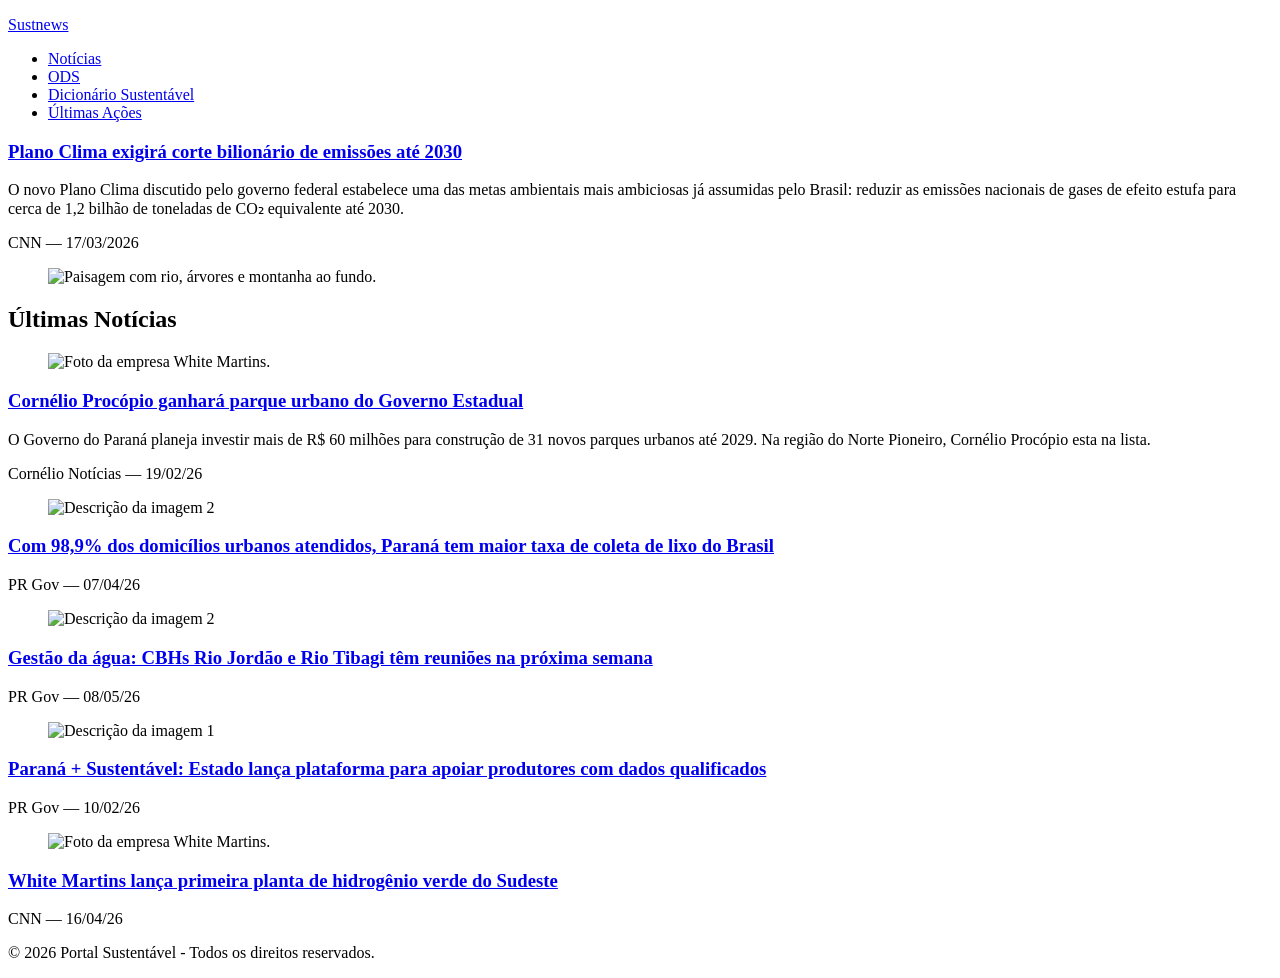
==== index.html @ 2316db5c "feat: adds index page with semantic tags and a few card-news" ====
<!DOCTYPE html>
<html lang="pt-br">
<head>
    <meta charset="UTF-8">
    <meta name="viewport" content="width=device-width, initial-scale=1.0">
    <link rel="stylesheet" href="./assets/css/styles.css">
    <link rel="stylesheet" href="./assets/css/index.css">
    <title>Sustnews</title>

    <link rel="preconnect" href="https://fonts.googleapis.com">
    <link rel="preconnect" href="https://fonts.gstatic.com" crossorigin>
    <link href="https://fonts.googleapis.com/css2?family=Poppins:ital,wght@0,100;0,200;0,300;0,400;0,500;0,600;0,700;0,800;0,900;1,100;1,200;1,300;1,400;1,500;1,600;1,700;1,800;1,900&display=swap" rel="stylesheet">
</head>
<body>

    <header>
        <nav>
            <div class="logo">
                <a href="index.html">
                    <p>Sustnews</p>
                    <!--<img src="logo-placeholder.png" alt="Logotipo do Portal Sustentável">-->
                </a>
            </div>
            <ul>
                <li><a href="#news">Notícias</a></li>
                <li><a href="https://brasil.un.org/pt-br/sdgs" target="_blank">ODS</a></li>
                <li><a href="dicionario.html">Dicionário Sustentável</a></li>
                <li><a href="acoes.html">Últimas Ações</a></li>
            </ul>
        </nav>
    </header>

    <main>
        <section id="home">
            <article class="main-feature">
                <div class="content-text">
                    <h1>
                        <a href="https://www.cnnbrasil.com.br/blogs/pedro-cortes/economia/macroeconomia/plano-clima-exigira-corte-bilionario-de-emissoes-ate-2030/">
                            Plano Clima exigirá corte bilionário de emissões até 2030
                        </a>
                    </h1>
                    <p>
                        O novo Plano Clima discutido pelo governo federal estabelece uma das metas ambientais mais 
                        ambiciosas já assumidas pelo Brasil: reduzir as emissões nacionais de gases de efeito estufa 
                        para cerca de 1,2 bilhão de toneladas de CO₂ equivalente até 2030.
                    </p>
                    <footer class="publisher">
                        <span>CNN</span> — 
                        <time datetime="2026-03-17">17/03/2026</time>
                    </footer>
                </div>
                <figure>
                    <img src="./assets/images/river-mountains.jpg" alt="Paisagem com rio, árvores e montanha ao fundo.">
                </figure>
            </article>
        </section>

        <section id="news">
            <h2>Últimas Notícias</h2>

            <article class="news-highlight">
                <figure>
                    <img src="./assets/images/parque-ambiental.jpg" alt="Foto da empresa White Martins.">
                </figure>
                <div class="news-content">
                    <h3>
                        <a href="https://www.cnnbrasil.com.br/infra/white-martins-lanca-primeira-planta-de-hidrogenio-verde-do-sudeste/">
                            Cornélio Procópio ganhará parque urbano do Governo Estadual
                        </a>
                    </h3>
                    <p>
                        O Governo do Paraná planeja investir mais de R$ 60 milhões para construção de 31 
                        novos parques urbanos até 2029. Na região do Norte Pioneiro, Cornélio Procópio 
                        esta na lista.
                    </p>
                    <footer class="publisher">
                        <span>Cornélio Notícias</span> — 
                        <time datetime="2026-02-19">19/02/26</time>
                    </footer>
                </div>
            </article>
            
            <!-- Agrupamento dos cards pra organizar no flexbox -->
            <div class="news-wrapper">
                <article class="news-card">
                    <figure>
                        <img src="./assets/images/parana-coleta-residuos.jpg" alt="Descrição da imagem 2">
                    </figure>
                    <h3>
                        <a href="https://www.sedest.pr.gov.br/Noticia/Com-989-dos-domicilios-urbanos-atendidos-Parana-tem-maior-taxa-de-coleta-de-lixo-do-Brasil">
                            Com 98,9% dos domicílios urbanos atendidos, Paraná tem maior taxa de coleta de lixo do Brasil
                        </a>
                    </h3>
                    <footer class="publisher">
                        <span>PR Gov</span> — 
                        <time datetime="2026-04-26">07/04/26</time>
                    </footer>
                </article>

                <article class="news-card">
                    <figure>
                        <img src="./assets/images/gestao-agua.jpg" alt="Descrição da imagem 2">
                    </figure>
                    <h3>
                        <a href="https://www.sedest.pr.gov.br/Noticia/Gestao-da-agua-CBHs-Rio-Jordao-e-Rio-Tibagi-tem-reunioes-na-proxima-semana">
                            Gestão da água: CBHs Rio Jordão e Rio Tibagi têm reuniões na próxima semana
                        </a>
                    </h3>
                    <footer class="publisher">
                        <span>PR Gov</span> — 
                        <time datetime="2026-05-08">08/05/26</time>
                    </footer>
                </article>
            </div>

            <div class="news-wrapper">
                <article class="news-card">
                    <figure>
                        <img src="./assets/images/parana-sustentavel.jpg" alt="Descrição da imagem 1">
                    </figure>
                    <h3>
                        <a href="https://www.parana.pr.gov.br/aen/Noticia/Parana-Sustentavel-Estado-lanca-plataforma-para-apoiar-produtores-com-dados">
                            Paraná + Sustentável: Estado lança plataforma para apoiar produtores com dados qualificados
                        </a>
                    </h3>
                    <footer class="publisher">
                        <span>PR Gov</span> — 
                        <time datetime="2026-02-10">10/02/26</time>
                    </footer>
                </article>

                <article class="news-card">
                    <figure>
                        <img src="./assets/images/white-martins.jpeg" alt="Foto da empresa White Martins.">
                    </figure>
                    <h3>
                        <a href="https://www.cnnbrasil.com.br/infra/white-martins-lanca-primeira-planta-de-hidrogenio-verde-do-sudeste/">
                            White Martins lança primeira planta de hidrogênio verde do Sudeste
                        </a>
                    </h3>
                    <footer class="publisher">
                        <span>CNN</span> — 
                        <time datetime="2026-04-16">16/04/26</time>
                    </footer>
                </article> 
            </div>
        </section>
    </main>

    <footer>
        <p>&copy; 2026 Portal Sustentável - Todos os direitos reservados.</p>
    </footer>

</body>
</html>
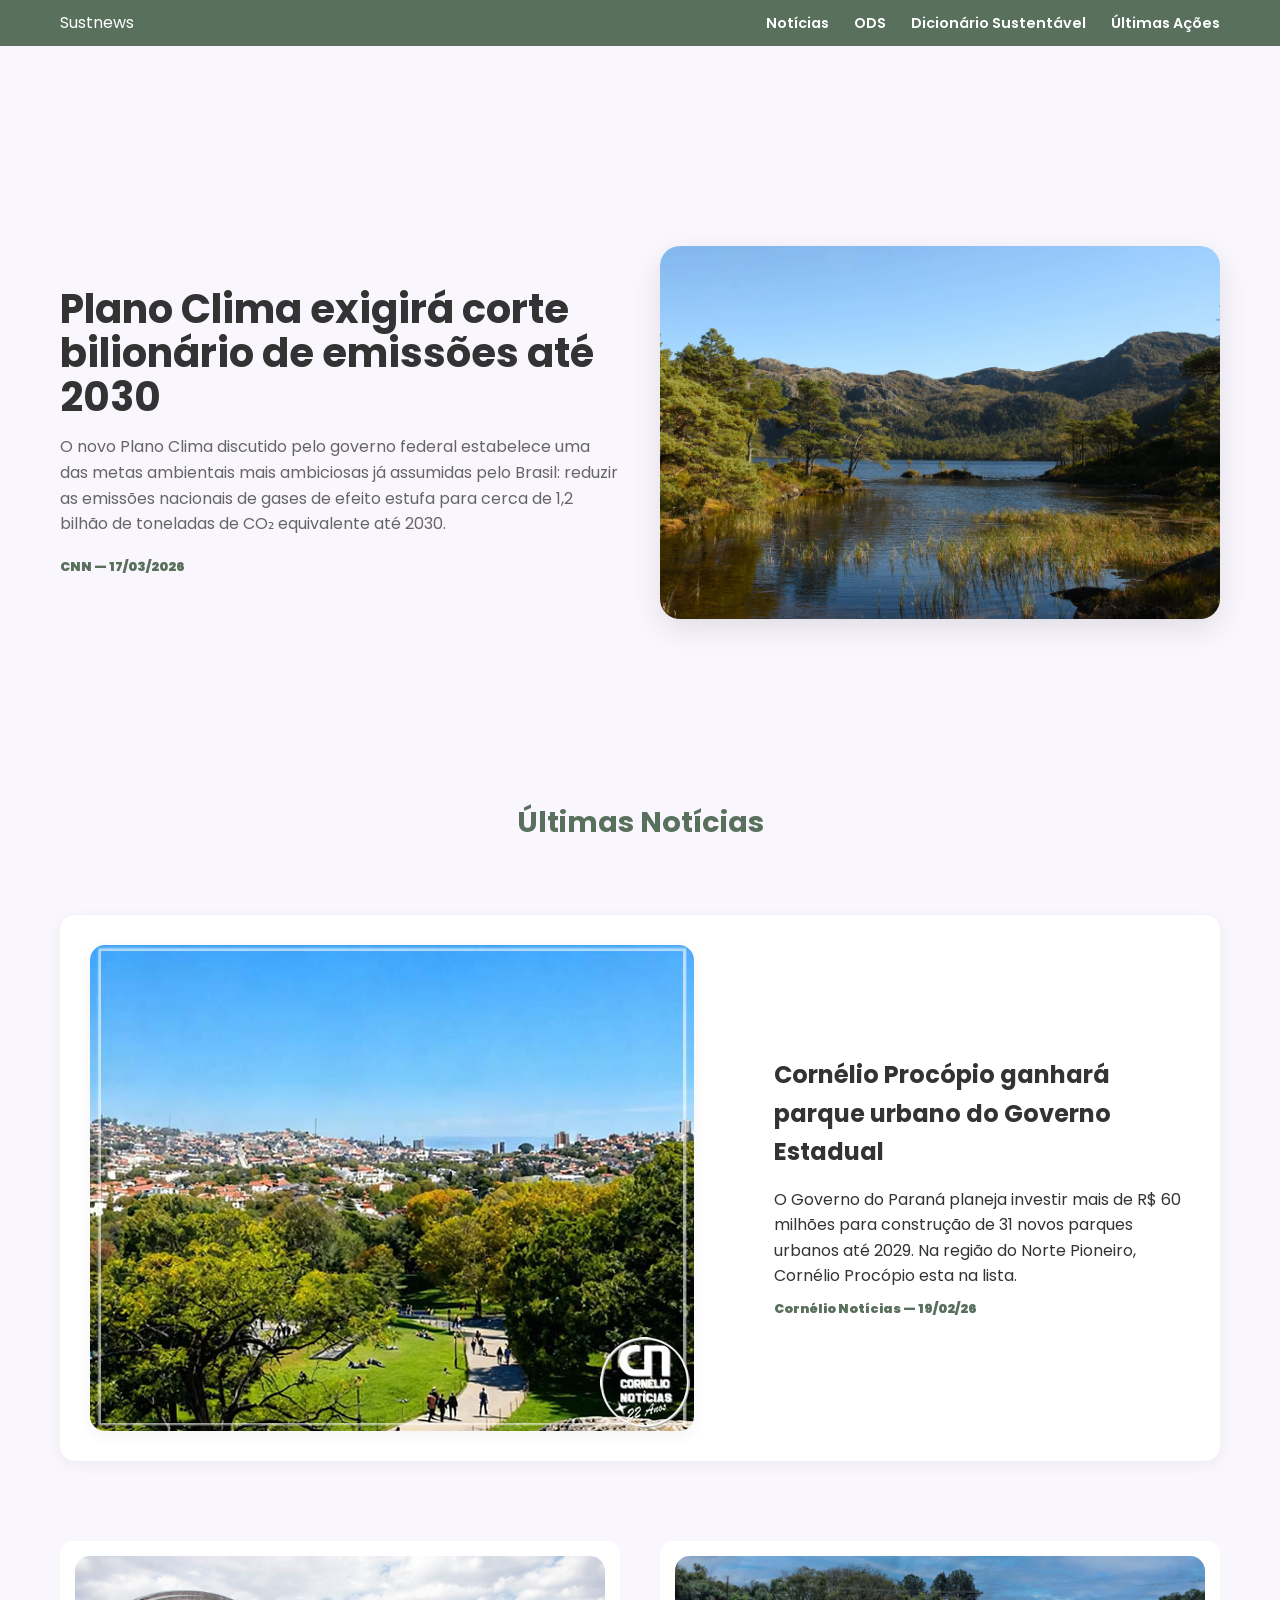
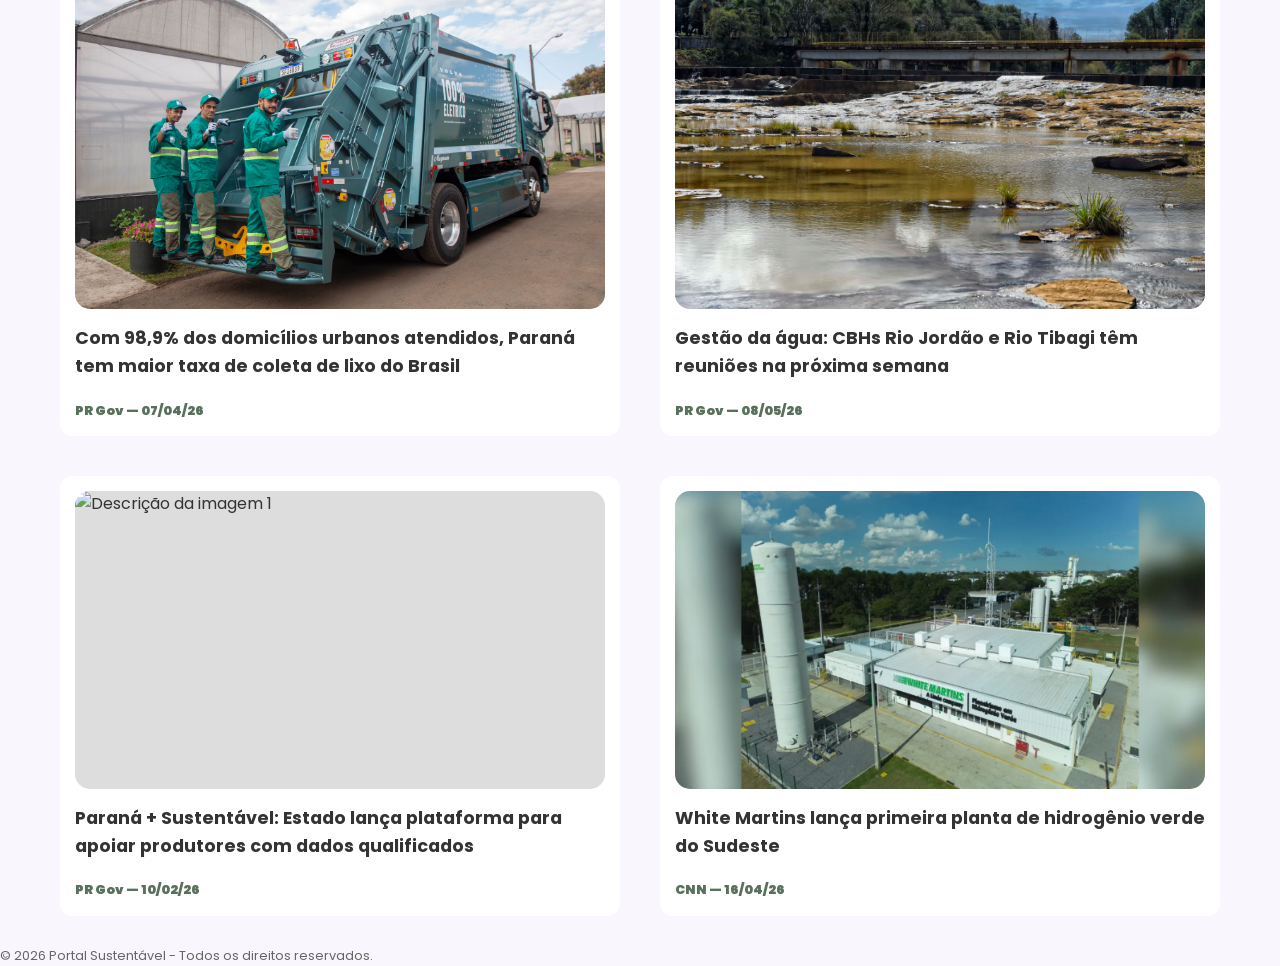
==== commit 5a9c4447: "fix: correct links for dictionary and actions pages" ====
--- a/index.html
+++ b/index.html
@@ -24,8 +24,8 @@
             <ul>
                 <li><a href="#news">Notícias</a></li>
                 <li><a href="https://brasil.un.org/pt-br/sdgs" target="_blank">ODS</a></li>
-                <li><a href="dicionario.html">Dicionário Sustentável</a></li>
-                <li><a href="acoes.html">Últimas Ações</a></li>
+                <li><a href="dictionary.html">Dicionário Sustentável</a></li>
+                <li><a href="actions.html">Últimas Ações</a></li>
             </ul>
         </nav>
     </header>
--- a/assets/css/styles.css
+++ b/assets/css/styles.css
@@ -0,0 +1,76 @@
+@import url('https://fonts.googleapis.com/css2?family=Poppins:ital,wght@0,100;0,200;0,300;0,400;0,500;0,600;0,700;0,800;0,900;1,100;1,200;1,300;1,400;1,500;1,600;1,700;1,800;1,900&display=swap');
+
+
+/*Variáveis para utilizar ao longo do projeto
+ * Gosto de deixar as principais coisas aqui, assim é um lugar só para alterar*/
+:root {
+    --primary-color: #58705C;
+    --background-color: #FAF6FE;
+    --card-bg: #ffffff;
+    --text-main: #333333;
+    --text-muted: #666666;
+    --white: #ffffff;
+
+    --font-family: 'Poppins', sans-serif;
+
+    --spacing-base: 20px;
+}
+
+* {
+    margin: 0;
+    padding: 0;
+    box-sizing: border-box;
+}
+
+body {
+    font-family: var(--font-family);
+    background-color: var(--background-color);
+    color: var(--text-main);
+    line-height: 1.6;
+}
+
+a {
+    text-decoration: none;
+    color: inherit;
+}
+
+ul {
+    list-style: none;
+}
+
+main {
+    max-width: 1200px;
+    margin: 0 auto;
+    padding: var(--spacing-base);
+}
+
+img {
+    max-width: 100%;
+    display: block;
+}
+
+/* Header & Nav */
+header {
+    background-color: var(--primary-color);
+    color: var(--white);
+    padding: 10px 0;
+}
+
+nav {
+    display: flex;
+    justify-content: space-between;
+    align-items: center;
+    max-width: 1200px;
+    margin: 0 auto;
+    padding: 0 var(--spacing-base);
+}
+
+nav ul {
+    display: flex;
+    gap: 25px;
+}
+
+nav ul li a {
+    font-weight: 600;
+    font-size: 0.9rem;
+}
--- a/assets/css/index.css
+++ b/assets/css/index.css
@@ -0,0 +1,157 @@
+/* Section Home (Destaque Principal) */
+#home {
+    margin: 180px 0;
+}
+
+.main-feature {
+    display: flex;
+    align-items: center;
+    gap: 40px;
+}
+
+.main-feature .content-text {
+    flex: 1;
+}
+
+.main-feature h1 {
+    font-size: 2.5rem;
+    line-height: 1.1;
+    margin-bottom: 15px;
+
+    &:hover{
+        color: var(--primary-color);
+        transition: transform 1s ease;
+    }
+
+}
+
+.main-feature p {
+    color: var(--text-muted);
+    margin-bottom: 20px;
+}
+
+.main-feature figure {
+    flex: 1;
+}
+
+.main-feature figure img {
+    border-radius: 20px;
+    box-shadow: 0 10px 30px rgba(0,0,0,0.1);
+}
+
+/* Section News */
+#news {
+    display: flex;
+    flex-direction: column;
+    align-items: center;
+    gap: 40px;
+    margin-top: 60px;
+}
+
+#news h2 {
+    color: var(--primary-color);
+    margin-bottom: 30px;
+    font-size: 1.8rem;
+}
+
+/* Notícia em Destaque na News */
+.news-highlight {
+    display: flex;
+    background-color: var(--card-bg);
+    border-radius: 15px;
+    overflow: hidden;
+    margin-bottom: 40px;
+    box-shadow: 0 4px 15px rgba(0,0,0,0.05);
+}
+
+.news-highlight figure {
+    flex: 1.5;
+    padding: 30px;
+    
+    img{
+        border-radius: 15px;
+        box-shadow: 0 4px 15px rgba(0,0,0,0.05);
+    }
+}
+
+.news-highlight .news-content {
+    flex: 1;
+    padding: 30px;
+    display: flex;
+    flex-direction: column;
+    justify-content: center;
+}
+
+.news-highlight h3 {
+    font-size: 1.5rem;
+    margin-bottom: 15px;
+
+    &:hover{
+        color: var(--primary-color);
+        transition: transform 1s ease;
+    }
+}
+
+.news-highlight footer {
+    font-weight: 900;
+    color: var(--primary-color);
+}
+
+/* Grid de Notícias Secundárias (Flexbox) */
+.news-wrapper {
+    display: flex;
+    gap: 40px;
+    justify-content: space-around;
+}
+
+.news-card {
+    display: flex;
+    flex-direction: column;
+    padding: 15px;
+
+    width: 100%;
+
+    border-radius: 12px;
+    background-color: var(--card-bg);
+}
+
+.news-card figure {
+    margin-bottom: 15px;
+    background-color: #ddd; /* Placeholder conforme design */
+    height: 100%;
+    border-radius: 15px;
+    overflow: hidden;
+}
+
+.news-card h3 {
+    font-size: 1.1rem;
+    margin-bottom: 10px;
+    flex-grow: 1;
+
+    &:hover{
+        color: var(--primary-color);
+        transition: transform 1s ease;
+    }
+}
+
+.publisher {
+    font-weight: 900;
+    color: var(--primary-color);
+}
+
+/* Rodapés de Card */
+footer {
+    font-size: 0.8rem;
+    color: var(--text-muted);
+    margin-top: 10px;
+}
+
+/* efeito de card clicável */
+.news-card, .news-highlight {
+    position: relative;
+    transition: transform 0.2s ease;
+}
+
+.news-card:hover, .news-highlight:hover {
+    transform: translateY(-5px);
+}
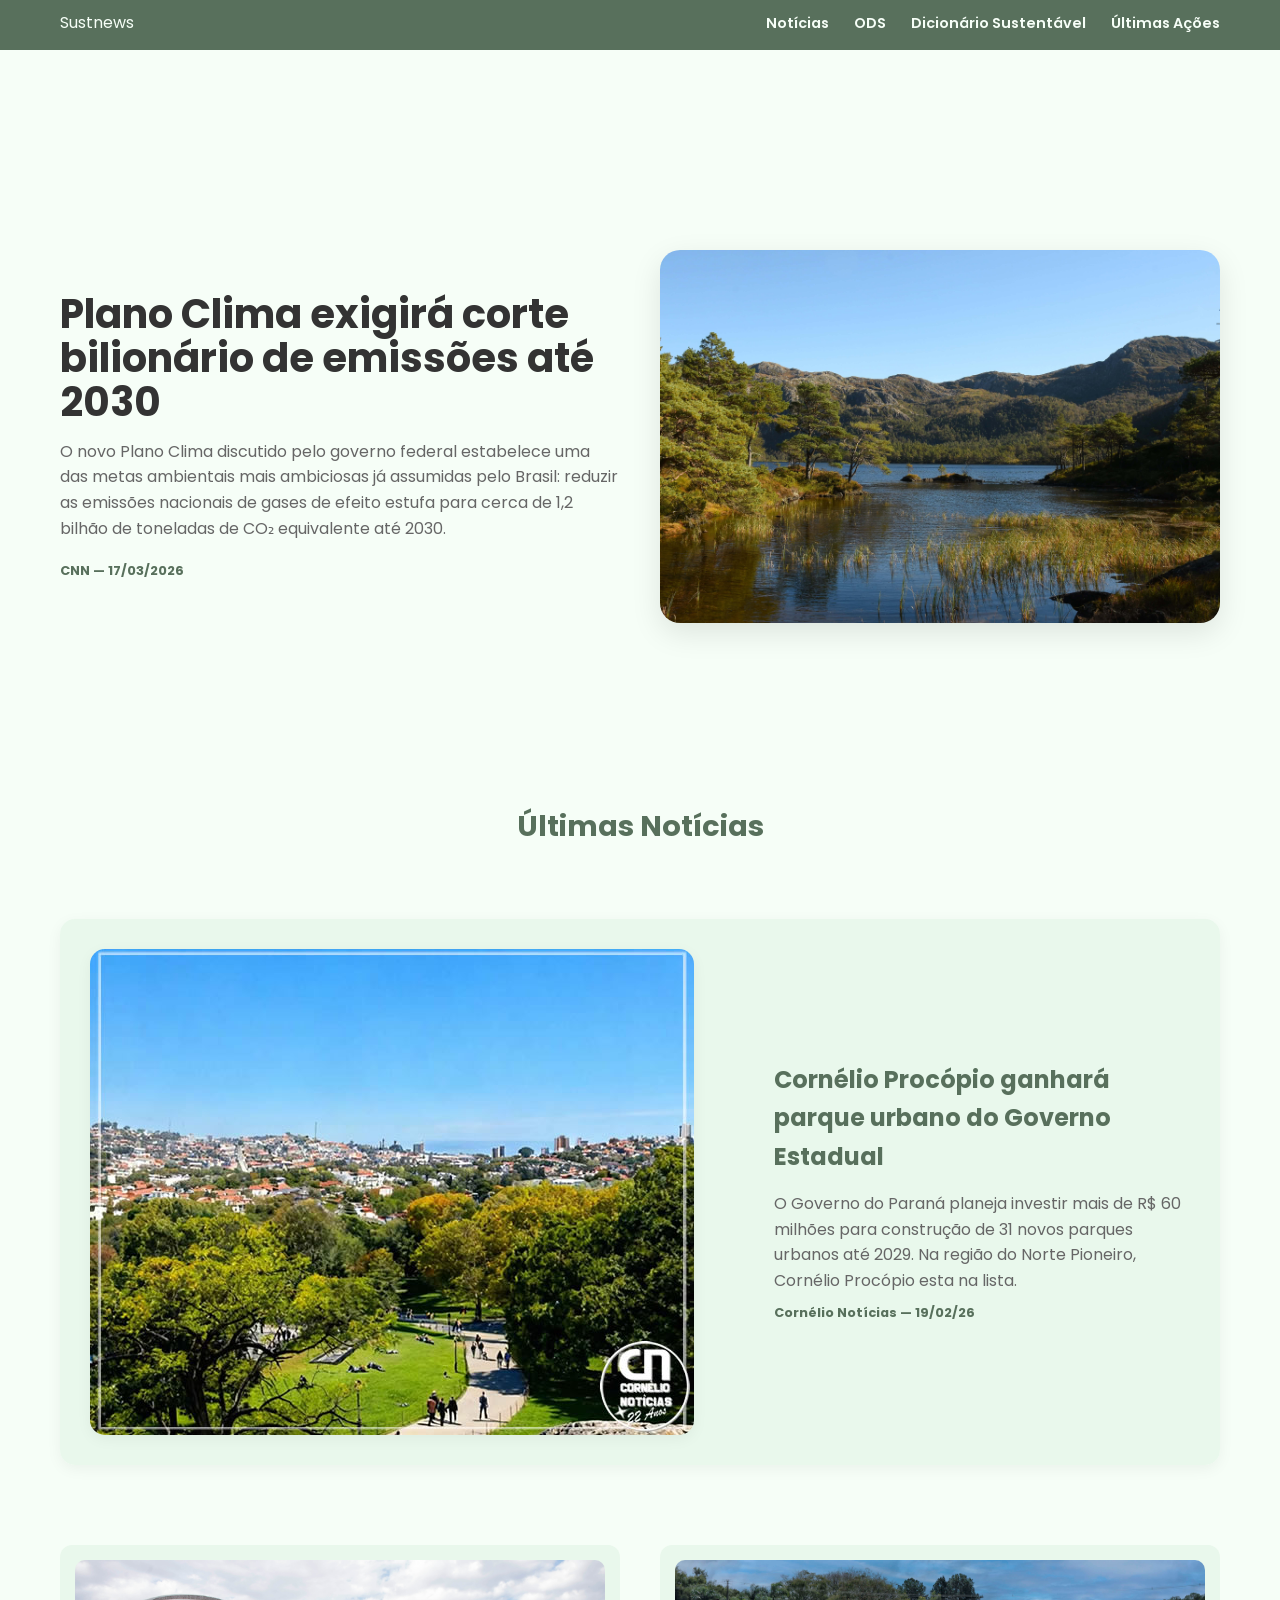
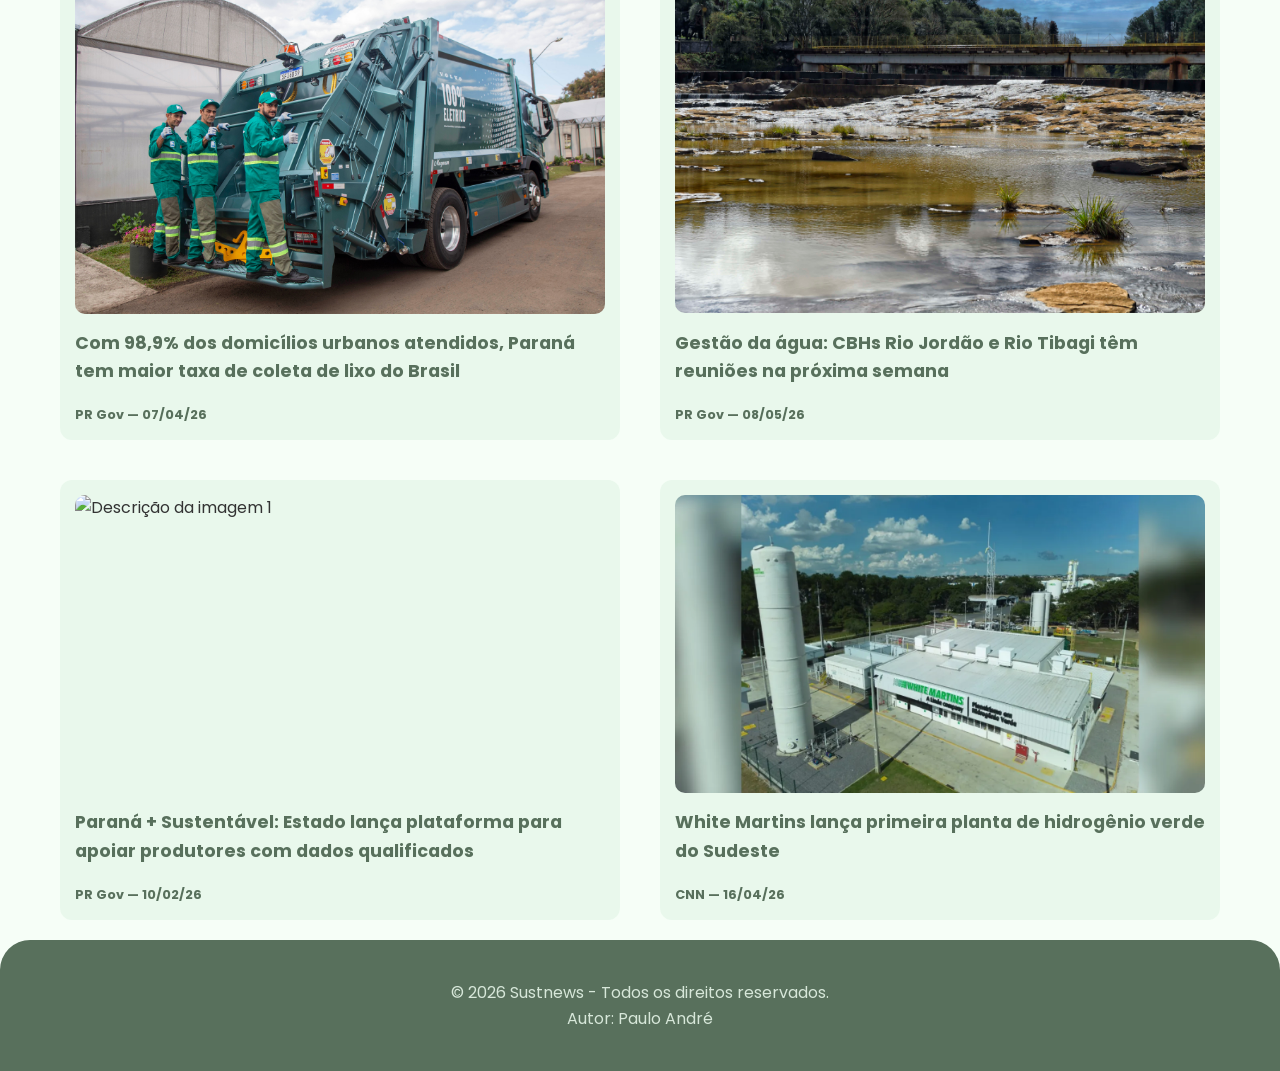
==== commit 5799315c: "feat: add footer with author information to all pages" ====
--- a/index.html
+++ b/index.html
@@ -64,7 +64,7 @@
                 </figure>
                 <div class="news-content">
                     <h3>
-                        <a href="https://www.cnnbrasil.com.br/infra/white-martins-lanca-primeira-planta-de-hidrogenio-verde-do-sudeste/">
+                        <a href="https://cornelionoticias.com.br/posts/detalhes/14983">
                             Cornélio Procópio ganhará parque urbano do Governo Estadual
                         </a>
                     </h3>
@@ -147,8 +147,12 @@
         </section>
     </main>
 
-    <footer>
-        <p>&copy; 2026 Portal Sustentável - Todos os direitos reservados.</p>
+    <footer class="footer-main">
+        <p>&copy; 2026 Sustnews - Todos os direitos reservados.</p>
+        <p>
+            Autor: 
+            <a href="https://pauloandre7.github.io/frontend-curriculum/">Paulo André</a>
+        </p>
     </footer>
 
 </body>
--- a/assets/css/styles.css
+++ b/assets/css/styles.css
@@ -5,15 +5,19 @@
  * Gosto de deixar as principais coisas aqui, assim é um lugar só para alterar*/
 :root {
     --primary-color: #58705C;
-    --background-color: #FAF6FE;
-    --card-bg: #ffffff;
+    --primary-light: #F6FEF7;
+    --second-color: #C58C6D;
+    --second-light: #FFF6EB;
+    --highlight: #DDBEA9;
+
     --text-main: #333333;
     --text-muted: #666666;
-    --white: #ffffff;
+    --text-light-muted: #e8f7ebe0;
 
     --font-family: 'Poppins', sans-serif;
 
     --spacing-base: 20px;
+    --header-height: 50px;
 }
 
 * {
@@ -24,7 +28,7 @@
 
 body {
     font-family: var(--font-family);
-    background-color: var(--background-color);
+    background-color: var(--primary-light);
     color: var(--text-main);
     line-height: 1.6;
 }
@@ -52,8 +56,13 @@
 /* Header & Nav */
 header {
     background-color: var(--primary-color);
-    color: var(--white);
+    color: var(--primary-light);
     padding: 10px 0;
+    top: 0;
+    position: sticky;
+    z-index: 100;
+
+    height: var(--header-height);
 }
 
 nav {
@@ -73,4 +82,39 @@
 nav ul li a {
     font-weight: 600;
     font-size: 0.9rem;
+}
+
+.footer-main{
+    display: flex;
+    flex-direction: column;
+    align-items: center;
+    padding: 40px 0px;
+
+    background-color: var(--primary-color);
+    border-radius: 30px 30px 0px 0px;
+
+    color: var(--text-light-muted);
+
+    a{
+        &:hover{
+            color: var(--second-color);
+            font-weight: 500;
+            transition: ease 0.5s;
+        }
+    }
+}
+
+.btn{
+    background-color: var(--primary-color);
+    border: none;
+    padding: 6px 15px;
+    border-radius: 8px;
+
+    font-family: var(--font-family);
+    font-weight: 500;
+    color: var(--highlight);
+
+    &:hover{
+        cursor: pointer;
+    }
 }
--- a/assets/css/index.css
+++ b/assets/css/index.css
@@ -39,6 +39,10 @@
     box-shadow: 0 10px 30px rgba(0,0,0,0.1);
 }
 
+.main-feature footer {
+    color: var(--primary-color);
+}
+
 /* Section News */
 #news {
     display: flex;
@@ -57,7 +61,7 @@
 /* Notícia em Destaque na News */
 .news-highlight {
     display: flex;
-    background-color: var(--card-bg);
+    background-color: var(--text-light-muted);
     border-radius: 15px;
     overflow: hidden;
     margin-bottom: 40px;
@@ -85,16 +89,16 @@
 .news-highlight h3 {
     font-size: 1.5rem;
     margin-bottom: 15px;
+    color: var(--primary-color);
 
     &:hover{
-        color: var(--primary-color);
+        color: var(--text-muted);
         transition: transform 1s ease;
     }
 }
 
-.news-highlight footer {
-    font-weight: 900;
-    color: var(--primary-color);
+.news-highlight p {
+    color: var(--text-muted);
 }
 
 /* Grid de Notícias Secundárias (Flexbox) */
@@ -112,38 +116,38 @@
     width: 100%;
 
     border-radius: 12px;
-    background-color: var(--card-bg);
+    background-color: var(--text-light-muted);
 }
 
 .news-card figure {
     margin-bottom: 15px;
-    background-color: #ddd; /* Placeholder conforme design */
     height: 100%;
     border-radius: 15px;
-    overflow: hidden;
+
+    img{
+        border-radius: 10px;
+    }
 }
 
 .news-card h3 {
     font-size: 1.1rem;
     margin-bottom: 10px;
     flex-grow: 1;
+    font-weight: 700;
+
+    color: var(--primary-color);
 
     &:hover{
-        color: var(--primary-color);
+        color: var(--text-muted);
         transition: transform 1s ease;
     }
 }
 
 .publisher {
-    font-weight: 900;
+    font-size: 0.8rem;
+    margin-top: 10px;
+    font-weight: 700;
     color: var(--primary-color);
-}
-
-/* Rodapés de Card */
-footer {
-    font-size: 0.8rem;
-    color: var(--text-muted);
-    margin-top: 10px;
 }
 
 /* efeito de card clicável */
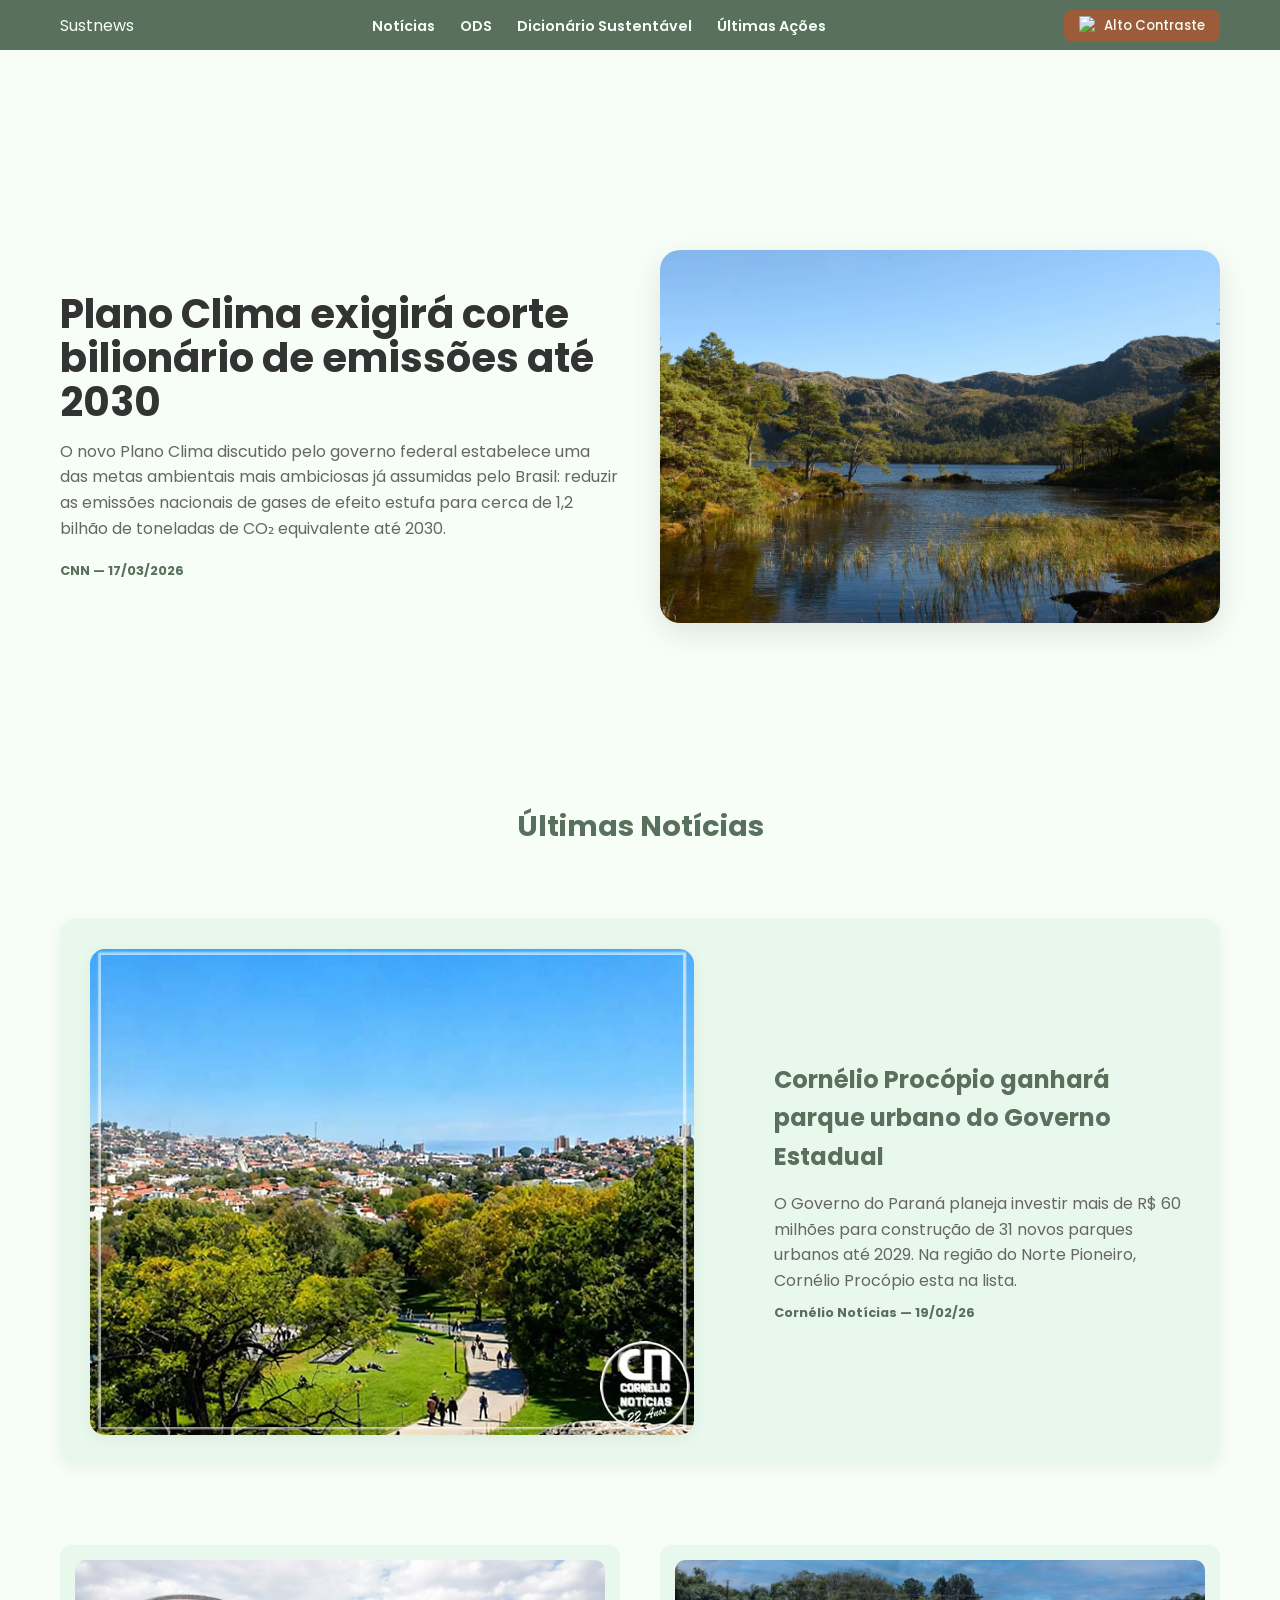
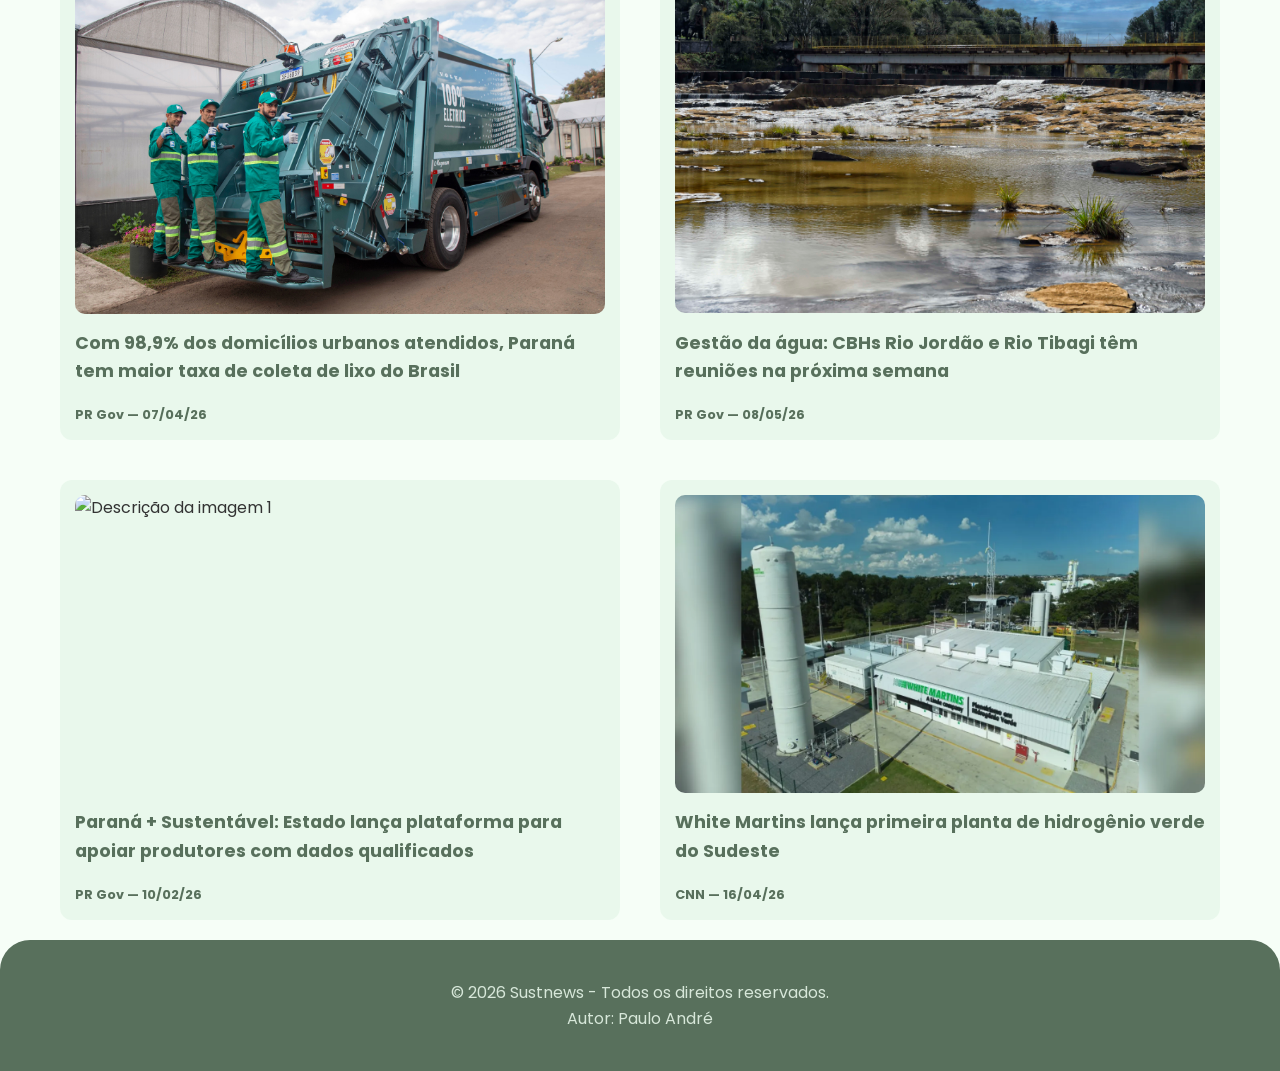
==== commit 10fa9dab: "feat: add new button to toggle contrast colors" ====
--- a/index.html
+++ b/index.html
@@ -27,6 +27,10 @@
                 <li><a href="dictionary.html">Dicionário Sustentável</a></li>
                 <li><a href="actions.html">Últimas Ações</a></li>
             </ul>
+            <button type="button" id="btnContrast" class="btn btn-accessibility">
+                <img src="assets/icons/acessibilidade.png">
+                Alto Contraste
+            </button>
         </nav>
     </header>
 
@@ -155,5 +159,6 @@
         </p>
     </footer>
 
+    <script src="assets/js/script.js"></script>
 </body>
 </html>
--- a/assets/css/styles.css
+++ b/assets/css/styles.css
@@ -4,6 +4,7 @@
 /*Variáveis para utilizar ao longo do projeto
  * Gosto de deixar as principais coisas aqui, assim é um lugar só para alterar*/
 :root {
+    
     --primary-color: #58705C;
     --primary-light: #F6FEF7;
     --second-color: #C58C6D;
@@ -18,6 +19,21 @@
 
     --spacing-base: 20px;
     --header-height: 50px;
+}
+
+/* Essa classe será usada para alterar o contraste do site 
+todo através de um botão de acessibilidade.*/
+.high-contrast {
+    --primary-color: #3D5440;
+    --primary-light: #F6FEF7;
+    
+    --second-color: #9C5B39;
+    --second-light: #FFF6EB;
+    --highlight: #e2d4ca;
+    
+    --text-main: #2C2C2C;
+    --text-muted: #525252;
+    --text-light-muted: #E2F1E5;
 }
 
 * {
@@ -82,6 +98,10 @@
 nav ul li a {
     font-weight: 600;
     font-size: 0.9rem;
+
+    &:hover{
+        text-decoration: underline;
+    }
 }
 
 .footer-main{
@@ -105,6 +125,8 @@
 }
 
 .btn{
+    display: flex;
+    flex-direction: row;
     background-color: var(--primary-color);
     border: none;
     padding: 6px 15px;
@@ -117,4 +139,24 @@
     &:hover{
         cursor: pointer;
     }
+}
+
+.btn-accessibility{
+
+    width: fit-content;
+    height: 100%;
+    gap: 5px;
+
+    color: var(--primary-light);
+    background-color: #9C5B39;
+
+    img{
+        width: 20px;
+    }
+
+    &:hover{
+        background-color: #be7f5c;
+        font-weight: 500;
+        transition: ease 0.5s;
+    }
 }
--- a/assets/css/index.css
+++ b/assets/css/index.css
@@ -20,6 +20,7 @@
 
     &:hover{
         color: var(--primary-color);
+        text-decoration: underline;
         transition: transform 1s ease;
     }
 
@@ -93,6 +94,7 @@
 
     &:hover{
         color: var(--text-muted);
+        text-decoration: underline;
         transition: transform 1s ease;
     }
 }
@@ -139,6 +141,7 @@
 
     &:hover{
         color: var(--text-muted);
+        text-decoration: underline;
         transition: transform 1s ease;
     }
 }
